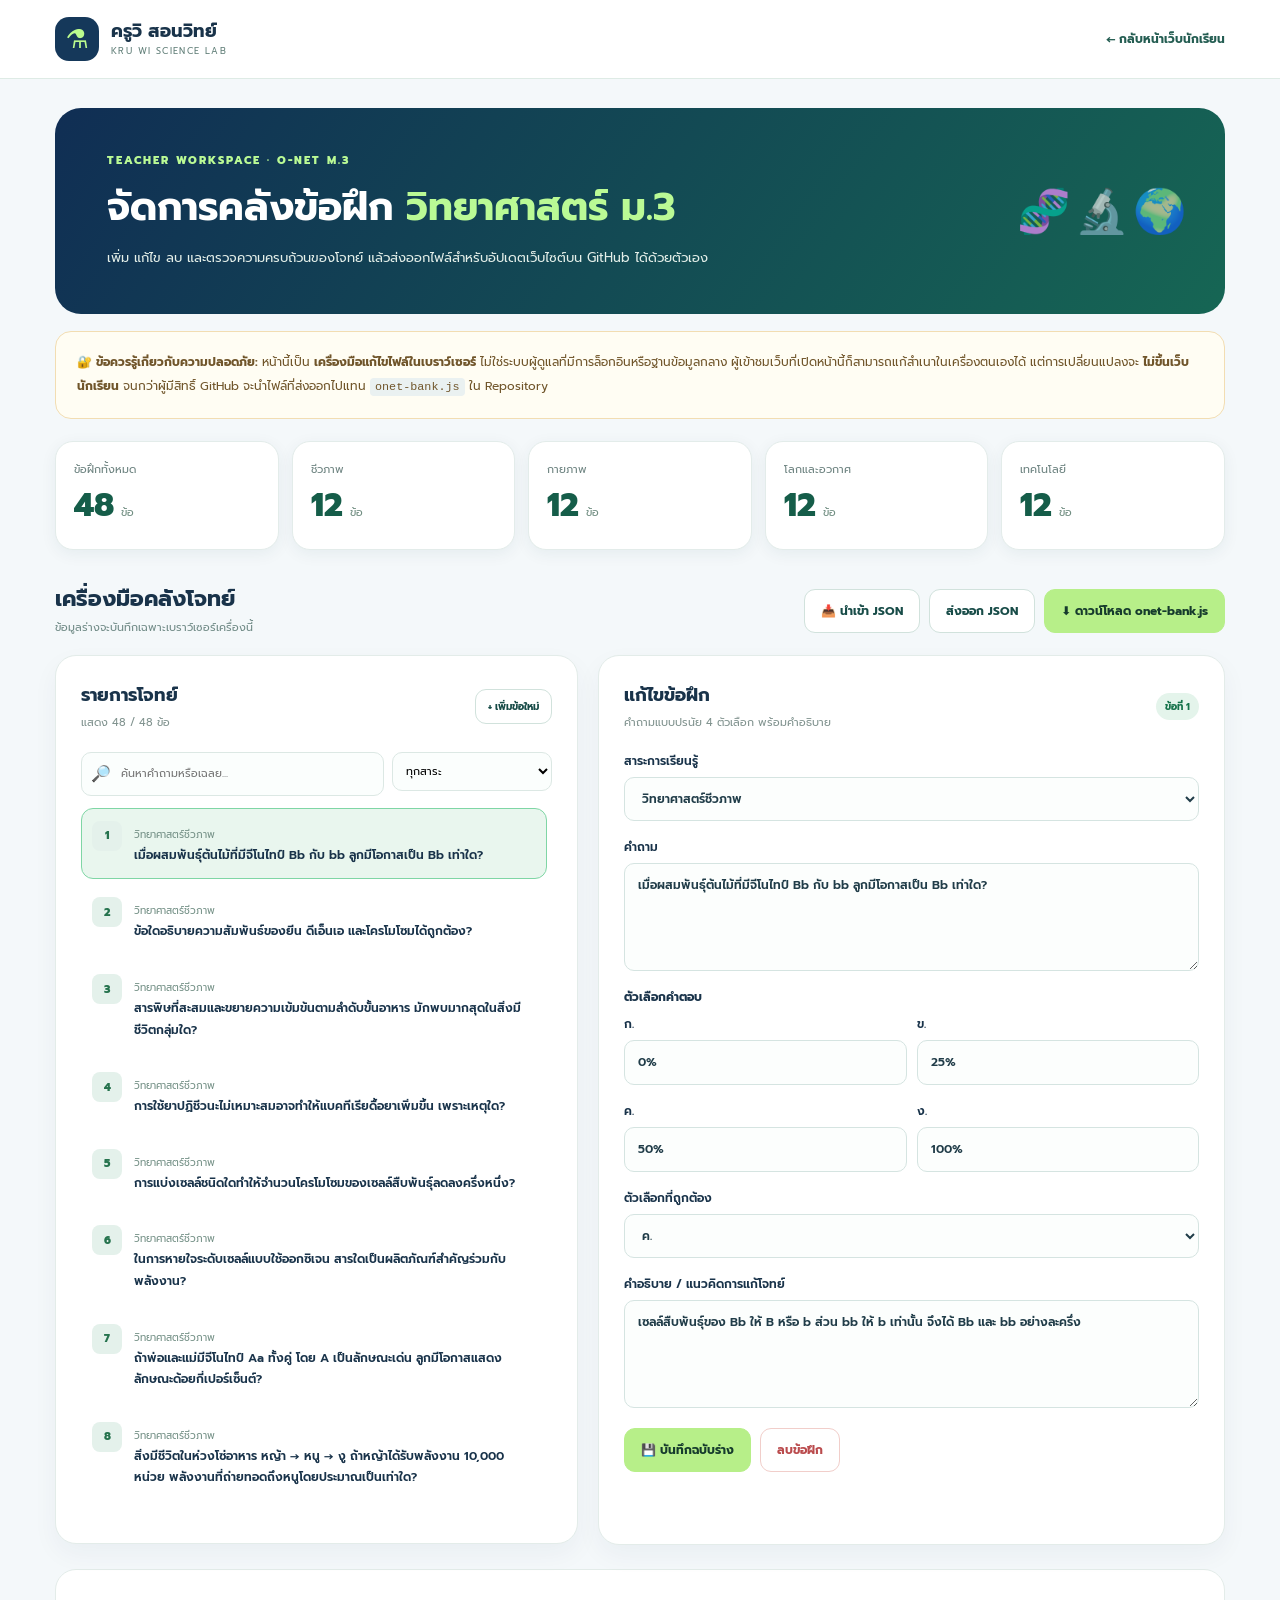
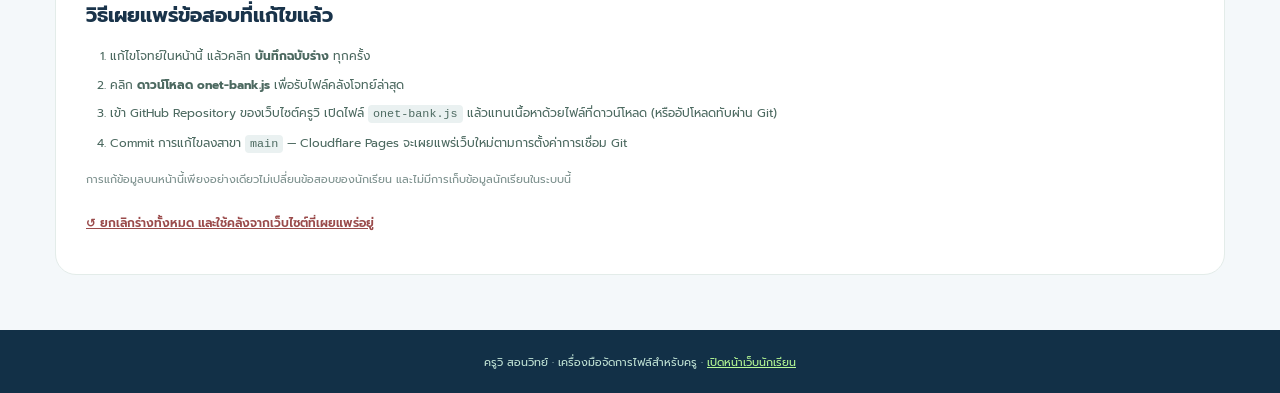
==== teacher.html @ c6d55d68 "Add files via upload" ====
<!doctype html>
<html lang="th">
<head>
  <meta charset="utf-8">
  <meta name="viewport" content="width=device-width,initial-scale=1">
  <meta name="theme-color" content="#112b53">
  <meta name="description" content="เครื่องมือครูวิ สำหรับเตรียมและส่งออกคลังข้อฝึก O-NET วิทยาศาสตร์ ม.3">
  <title>เครื่องมือสำหรับครู | ครูวิ สอนวิทย์</title>
  <link rel="icon" type="image/svg+xml" href="favicon.svg">
  <link rel="preconnect" href="https://fonts.googleapis.com">
  <link rel="preconnect" href="https://fonts.gstatic.com" crossorigin>
  <link href="https://fonts.googleapis.com/css2?family=Prompt:wght@400;500;600;700;800&display=swap" rel="stylesheet">
  <link rel="stylesheet" href="teacher.css">
  <script defer src="onet-bank.js"></script>
  <script defer src="teacher.js"></script>
</head>
<body>
  <header class="teacher-header"><div class="container header-inner"><a class="logo" href="index.html#home"><span class="logo-symbol">⚗</span><span><strong>ครูวิ สอนวิทย์</strong><small>KRU WI SCIENCE LAB</small></span></a><a class="back-link" href="index.html#onet">← กลับหน้าเว็บนักเรียน</a></div></header>
  <main class="container">
    <div class="hero"><div class="hero-tag">TEACHER WORKSPACE · O-NET M.3</div><h1>จัดการคลังข้อฝึก <span>วิทยาศาสตร์ ม.3</span></h1><p>เพิ่ม แก้ไข ลบ และตรวจความครบถ้วนของโจทย์ แล้วส่งออกไฟล์สำหรับอัปเดตเว็บไซต์บน GitHub ได้ด้วยตัวเอง</p><div class="hero-orbs" aria-hidden="true"><span>🧬</span><span>🔬</span><span>🌍</span></div></div>
    <div class="notice" role="note"><strong>🔐 ข้อควรรู้เกี่ยวกับความปลอดภัย:</strong> หน้านี้เป็น <strong>เครื่องมือแก้ไขไฟล์ในเบราว์เซอร์</strong> ไม่ใช่ระบบผู้ดูแลที่มีการล็อกอินหรือฐานข้อมูลกลาง ผู้เข้าชมเว็บที่เปิดหน้านี้ก็สามารถแก้สำเนาในเครื่องตนเองได้ แต่การเปลี่ยนแปลงจะ <strong>ไม่ขึ้นเว็บนักเรียน</strong> จนกว่าผู้มีสิทธิ์ GitHub จะนำไฟล์ที่ส่งออกไปแทน <code>onet-bank.js</code> ใน Repository</div>
    <section class="stats" aria-label="จำนวนข้อฝึก"><div class="stat"><span>ข้อฝึกทั้งหมด</span><strong id="totalCount">0</strong><small>ข้อ</small></div><div class="stat"><span>ชีวภาพ</span><strong id="lifeCount">0</strong><small>ข้อ</small></div><div class="stat"><span>กายภาพ</span><strong id="physicalCount">0</strong><small>ข้อ</small></div><div class="stat"><span>โลกและอวกาศ</span><strong id="earthCount">0</strong><small>ข้อ</small></div><div class="stat"><span>เทคโนโลยี</span><strong id="technologyCount">0</strong><small>ข้อ</small></div></section>
    <div class="tools"><div class="tools-label"><h2>เครื่องมือคลังโจทย์</h2><p>ข้อมูลร่างจะบันทึกเฉพาะเบราว์เซอร์เครื่องนี้</p></div><div class="tools-actions"><button type="button" class="button ghost" id="importBtn">📥 นำเข้า JSON</button><input type="file" id="importFile" accept=".json,application/json" hidden><button type="button" class="button ghost" id="exportJson">ส่งออก JSON</button><button type="button" class="button primary" id="exportJs">⬇ ดาวน์โหลด onet-bank.js</button></div></div>
    <div class="workspace">
      <section class="panel list-panel" aria-label="รายการข้อสอบ"><div class="panel-heading"><div><h2>รายการโจทย์</h2><small id="filterSummary">48 ข้อ</small></div><button type="button" class="button mini" id="addQuestion">+ เพิ่มข้อใหม่</button></div><div class="filters"><label class="search-field">🔎 <input id="searchQuestion" type="search" placeholder="ค้นหาคำถามหรือเฉลย..."></label><label><span class="sr-only">กรองสาระ</span><select id="topicFilter"><option value="all">ทุกสาระ</option><option value="life">วิทยาศาสตร์ชีวภาพ</option><option value="physical">วิทยาศาสตร์กายภาพ</option><option value="earth">โลกและอวกาศ</option><option value="technology">เทคโนโลยี</option></select></label></div><div id="questionList" class="question-list" aria-live="polite"></div></section>
      <section class="panel editor-panel" aria-label="แก้ไขข้อสอบ"><div class="panel-heading"><div><h2 id="editTitle">แก้ไขข้อฝึก</h2><small>คำถามแบบปรนัย 4 ตัวเลือก พร้อมคำอธิบาย</small></div><span class="editing-pill" id="editStatus">ข้อที่ 1</span></div>
        <form id="editForm"><label class="form-row">สาระการเรียนรู้<select name="topic" id="editTopic" required><option value="life">วิทยาศาสตร์ชีวภาพ</option><option value="physical">วิทยาศาสตร์กายภาพ</option><option value="earth">โลกและอวกาศ</option><option value="technology">เทคโนโลยีและกระบวนการ</option></select></label><label class="form-row">คำถาม<textarea id="editQuestion" name="question" rows="4" placeholder="เขียนโจทย์ให้ชัดเจน..." required maxlength="1500"></textarea></label><div class="choices-title">ตัวเลือกคำตอบ</div><div class="choice-fields"><label class="form-row">ก. <input id="choice0" required maxlength="500"></label><label class="form-row">ข. <input id="choice1" required maxlength="500"></label><label class="form-row">ค. <input id="choice2" required maxlength="500"></label><label class="form-row">ง. <input id="choice3" required maxlength="500"></label></div><label class="form-row">ตัวเลือกที่ถูกต้อง<select id="editCorrect" required><option value="0">ก.</option><option value="1">ข.</option><option value="2">ค.</option><option value="3">ง.</option></select></label><label class="form-row">คำอธิบาย / แนวคิดการแก้โจทย์<textarea id="editExplanation" rows="4" placeholder="อธิบายว่าทำไมจึงถูกต้อง..." required maxlength="2000"></textarea></label><div class="form-actions"><button type="submit" class="button primary">💾 บันทึกฉบับร่าง</button><button type="button" class="button danger" id="deleteQuestion">ลบข้อฝึก</button></div></form><p id="editorHint" class="editor-hint" role="status" aria-live="polite"></p></section>
    </div>
    <section class="help"><h2>วิธีเผยแพร่ข้อสอบที่แก้ไขแล้ว</h2><ol><li>แก้ไขโจทย์ในหน้านี้ แล้วคลิก <strong>บันทึกฉบับร่าง</strong> ทุกครั้ง</li><li>คลิก <strong>ดาวน์โหลด onet-bank.js</strong> เพื่อรับไฟล์คลังโจทย์ล่าสุด</li><li>เข้า GitHub Repository ของเว็บไซต์ครูวิ เปิดไฟล์ <code>onet-bank.js</code> แล้วแทนเนื้อหาด้วยไฟล์ที่ดาวน์โหลด (หรืออัปโหลดทับผ่าน Git)</li><li>Commit การแก้ไขลงสาขา <code>main</code> — Cloudflare Pages จะเผยแพร่เว็บใหม่ตามการตั้งค่าการเชื่อม Git</li></ol><p>การแก้ข้อมูลบนหน้านี้เพียงอย่างเดียวไม่เปลี่ยนข้อสอบของนักเรียน และไม่มีการเก็บข้อมูลนักเรียนในระบบนี้</p><button type="button" id="resetBank" class="reset-button">↺ ยกเลิกร่างทั้งหมด และใช้คลังจากเว็บไซต์ที่เผยแพร่อยู่</button></section>
  </main>
  <footer>ครูวิ สอนวิทย์ · เครื่องมือจัดการไฟล์สำหรับครู · <a href="index.html">เปิดหน้าเว็บนักเรียน</a></footer>
</body>
</html>
---- teacher.css ----
:root{font-family:Prompt,system-ui,sans-serif;color:#19334a;background:#f4f8fa;font-synthesis:none}*{box-sizing:border-box}html{scroll-behavior:smooth}body{margin:0}button,input,select,textarea{font:inherit}button{cursor:pointer}a{color:inherit}.container{width:min(1170px,calc(100% - 36px));margin:auto}.teacher-header{background:white;border-bottom:1px solid #deebe5}.header-inner{height:78px;display:flex;align-items:center;justify-content:space-between;gap:16px}.logo{display:flex;gap:12px;text-decoration:none;align-items:center}.logo-symbol{display:grid;place-items:center;width:44px;height:44px;border-radius:14px;background:#15385a;color:#bbfb8e;font-size:26px}.logo strong{display:block;font-size:18px;line-height:1.3}.logo small{display:block;font-size:9px;color:#63807a;letter-spacing:1.4px}.back-link{color:#245d52;text-decoration:none;font-size:12px;font-weight:700}.hero{margin:29px 0 17px;position:relative;overflow:hidden;background:linear-gradient(125deg,#102e54,#166654);color:white;border-radius:26px;padding:44px 52px}.hero-tag{font-size:11px;letter-spacing:2px;color:#bafa95;font-weight:800}.hero h1{font-size:clamp(25px,3.4vw,39px);margin:11px 0;max-width:760px;line-height:1.4}.hero h1 span{color:#bafa95}.hero p{font-size:13px;max-width:650px;color:#e4efe9;line-height:1.9;margin:0}.hero-orbs{position:absolute;right:38px;top:50%;transform:translateY(-50%);display:flex;align-items:center;gap:4px;font-size:43px;opacity:.7}.notice{padding:18px 21px;background:#fffdf3;border:1px solid #f2ddb2;border-radius:16px;color:#70552a;font-size:12px;line-height:2}.notice code,.help code{font-family:ui-monospace,monospace;font-size:.98em;background:#eaf1f1;padding:2px 5px;border-radius:4px}.stats{display:grid;grid-template-columns:repeat(5,minmax(0,1fr));gap:13px;margin:22px 0}.stat{background:white;border:1px solid #e3ecea;border-radius:18px;padding:19px 18px;box-shadow:0 4px 16px #173c5210}.stat span{display:block;font-size:11px;color:#6d8380}.stat strong{font:800 32px Prompt;color:#155d49;display:inline-block;margin-top:3px}.stat small{font-size:11px;margin-left:7px;color:#718e82}.tools{display:flex;gap:20px;justify-content:space-between;align-items:center;margin:32px 0 15px}.tools-label h2{font-size:22px;margin:0}.tools-label p{font-size:11px;color:#718b87;margin:4px 0}.tools-actions{display:flex;gap:9px;flex-wrap:wrap}.button{border:1px solid #d1e2dc;background:white;border-radius:11px;padding:12px 16px;font-size:12px;font-weight:700;color:#184c48}.button:hover{filter:brightness(.96)}.button:focus-visible,a:focus-visible,input:focus-visible,select:focus-visible,textarea:focus-visible{outline:3px solid #7bd8a5;outline-offset:2px}.button.primary{background:#b7ef89;border-color:#b7ef89;color:#163b2d}.button.danger{color:#ba4b4d;border-color:#f1ceca}.button.mini{font-size:10px;padding:9px 12px}.workspace{display:grid;grid-template-columns:minmax(300px,0.91fr) minmax(0,1.09fr);align-items:start;gap:20px}.panel{background:#fff;border:1px solid #e3ece9;border-radius:21px;padding:25px;box-shadow:0 10px 26px #16354b0c}.panel-heading{display:flex;align-items:center;justify-content:space-between;gap:10px;margin-bottom:19px}.panel-heading h2{font-size:18px;margin:0}.panel-heading small{color:#81938f;font-size:11px}.filters{display:grid;grid-template-columns:minmax(0,1fr) 160px;gap:8px;margin-bottom:12px}.filters select,.search-field{min-width:0;border:1px solid #dce8e4;border-radius:10px;padding:9px;background:#fbfefd}.search-field{display:flex;gap:8px;align-items:center}.search-field input{width:100%;border:0;outline:0;background:transparent;font-size:11px}.filters select{font-size:11px;width:100%}.question-list{max-height:710px;overflow:auto;padding-right:5px}.question-item{display:flex;text-align:left;align-items:flex-start;gap:12px;width:100%;border:1px solid transparent;border-radius:12px;background:transparent;padding:12px 10px;color:#19334a;margin-bottom:5px}.question-item:hover{background:#f2f8f5}.question-item.selected{background:#e9f6ee;border-color:#7fd6a5}.question-item .number{min-width:30px;height:30px;display:grid;place-items:center;border-radius:8px;background:#e4f1eb;color:#26734e;font-size:11px;font-weight:800}.question-item strong{display:block;font-size:12px;line-height:1.8;font-weight:600}.question-item small{font-size:10px;color:#759187}.editing-pill{padding:6px 9px;background:#e4f4eb;color:#16734b;border-radius:30px;font-size:10px;font-weight:700;white-space:nowrap}.form-row{display:flex;flex-direction:column;gap:7px;font-weight:600;font-size:12px;margin-bottom:17px}.form-row input,.form-row select,.form-row textarea{width:100%;border:1px solid #d5e4e1;border-radius:10px;padding:11px 13px;background:#fcfefd;font-size:12px;color:#213d49;resize:vertical;line-height:1.75}.choices-title{font-size:12px;font-weight:700;margin-bottom:9px}.choice-fields{display:grid;grid-template-columns:1fr 1fr;gap:0 10px}.form-actions{display:flex;gap:9px;flex-wrap:wrap;margin-top:20px}.editor-hint{min-height:25px;color:#27795a;font-size:11px}.empty{padding:30px 10px;text-align:center;color:#859b92;font-size:12px;line-height:2}.help{background:white;border:1px solid #e3ece9;border-radius:21px;padding:30px;margin:24px 0 55px}.help h2{font-size:20px;margin:0 0 12px}.help ol{font-size:12px;line-height:2.4;color:#4c6960;padding-left:24px}.help p{font-size:11px;color:#7b8f8c;line-height:1.9}.reset-button{border:0;background:transparent;padding:12px 0;color:#9a4b4b;font-weight:600;font-size:12px;text-decoration:underline}footer{background:#123047;color:#c2e4d6;text-align:center;font-size:11px;padding:24px}footer a{color:#b6f995}.sr-only{position:absolute;width:1px;height:1px;padding:0;margin:-1px;overflow:hidden;clip:rect(0,0,0,0);white-space:nowrap;border:0}@media(max-width:920px){.hero-orbs{display:none}.workspace{grid-template-columns:1fr}.question-list{max-height:340px}.stats{grid-template-columns:repeat(3,1fr)}}@media(max-width:620px){.header-inner{height:70px}.back-link{font-size:10px}.logo strong{font-size:15px}.hero{padding:29px 23px}.stats{grid-template-columns:repeat(2,1fr)}.stat:last-child{grid-column:span 2}.tools{display:block}.tools-actions{margin-top:15px}.panel{padding:18px}.filters{grid-template-columns:1fr}.choice-fields{grid-template-columns:1fr}.button{font-size:11px;padding:11px}.help{padding:20px}}
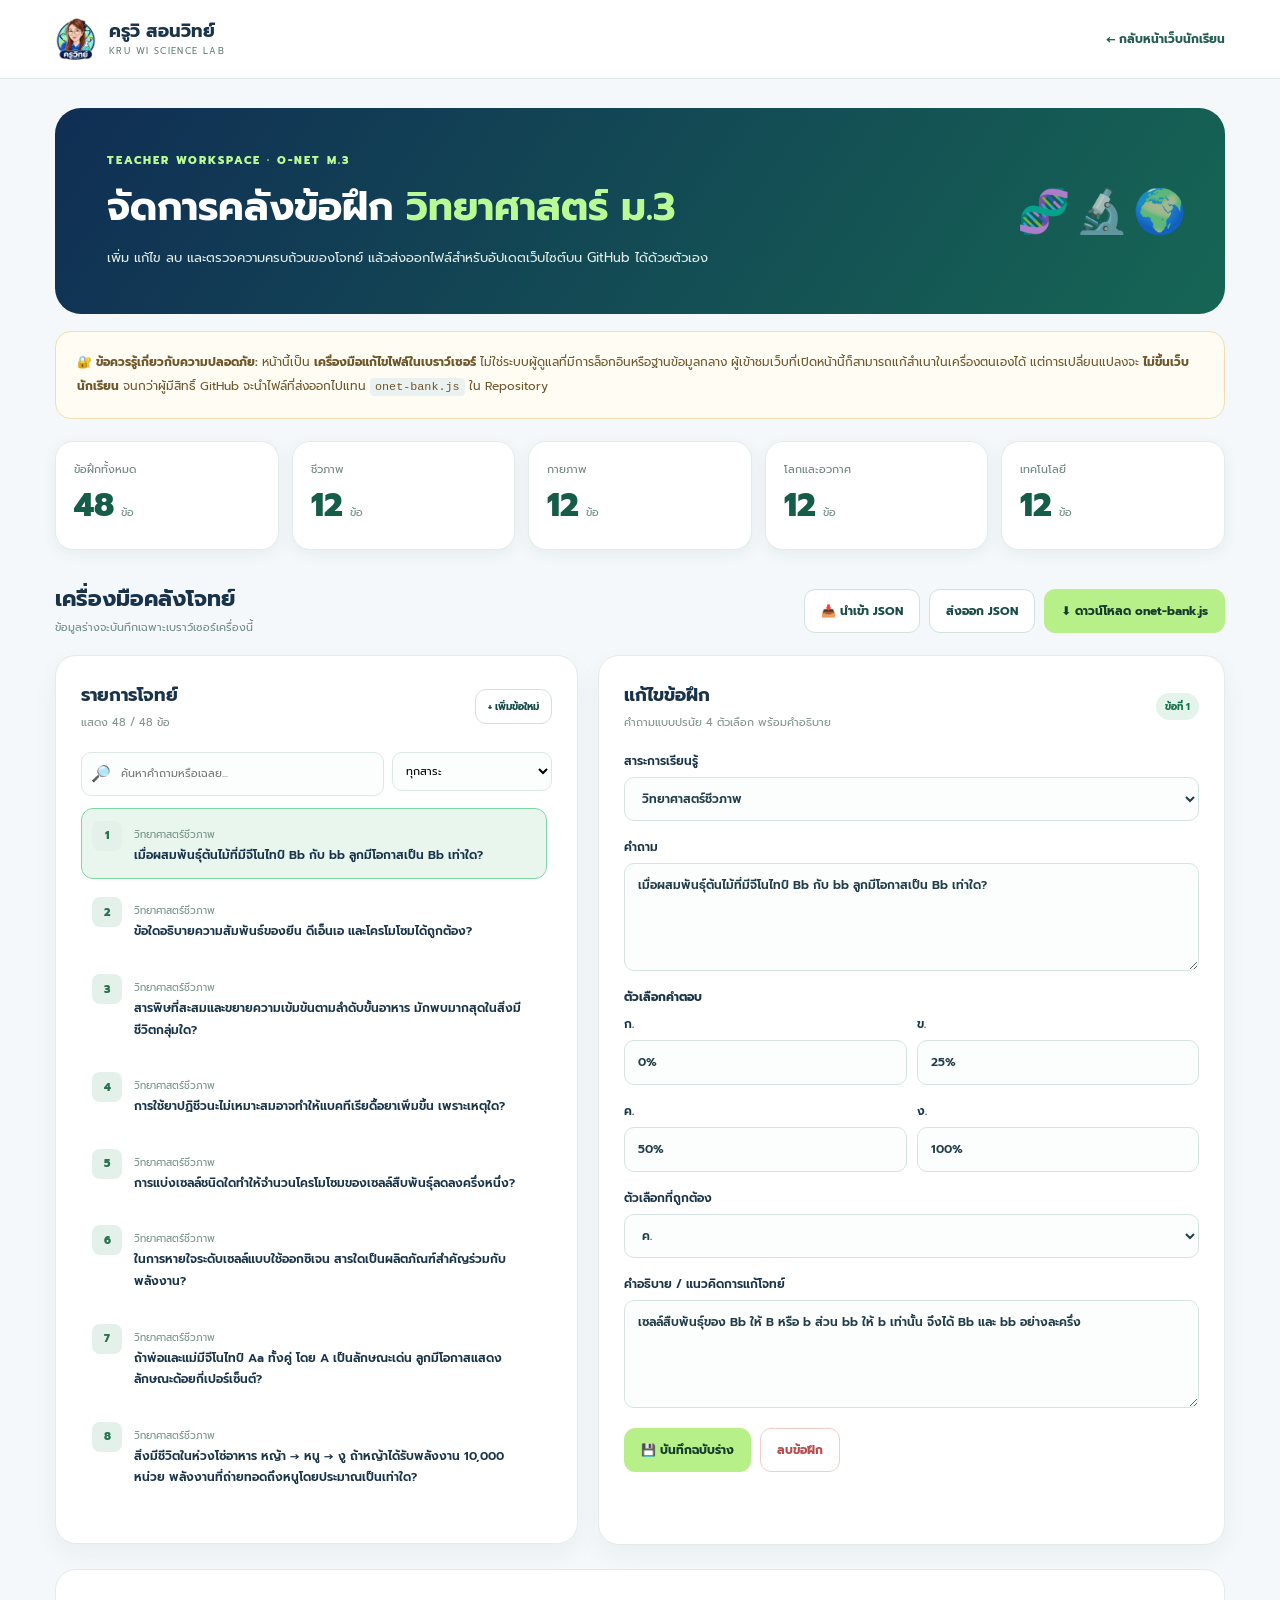
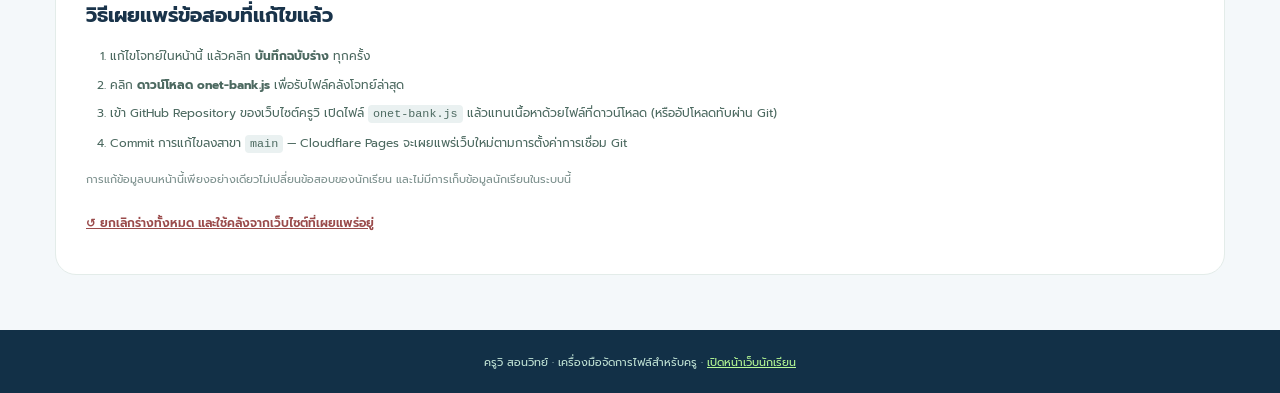
==== commit 05dd720f: "Add transparent Kru Wi logos to website header, favicon and app metadata" ====
--- a/teacher.html
+++ b/teacher.html
@@ -6,7 +6,7 @@
   <meta name="theme-color" content="#112b53">
   <meta name="description" content="เครื่องมือครูวิ สำหรับเตรียมและส่งออกคลังข้อฝึก O-NET วิทยาศาสตร์ ม.3">
   <title>เครื่องมือสำหรับครู | ครูวิ สอนวิทย์</title>
-  <link rel="icon" type="image/svg+xml" href="favicon.svg">
+  <link rel="icon" type="image/webp" href="logo-emblem.webp?v=1">
   <link rel="preconnect" href="https://fonts.googleapis.com">
   <link rel="preconnect" href="https://fonts.gstatic.com" crossorigin>
   <link href="https://fonts.googleapis.com/css2?family=Prompt:wght@400;500;600;700;800&display=swap" rel="stylesheet">
@@ -15,7 +15,7 @@
   <script defer src="teacher.js"></script>
 </head>
 <body>
-  <header class="teacher-header"><div class="container header-inner"><a class="logo" href="index.html#home"><span class="logo-symbol">⚗</span><span><strong>ครูวิ สอนวิทย์</strong><small>KRU WI SCIENCE LAB</small></span></a><a class="back-link" href="index.html#onet">← กลับหน้าเว็บนักเรียน</a></div></header>
+  <header class="teacher-header"><div class="container header-inner"><a class="logo" href="index.html#home"><img src="logo-emblem.webp" alt="" width="42" height="42" style="width:42px;height:42px;object-fit:contain"><span><strong>ครูวิ สอนวิทย์</strong><small>KRU WI SCIENCE LAB</small></span></a><a class="back-link" href="index.html#onet">← กลับหน้าเว็บนักเรียน</a></div></header>
   <main class="container">
     <div class="hero"><div class="hero-tag">TEACHER WORKSPACE · O-NET M.3</div><h1>จัดการคลังข้อฝึก <span>วิทยาศาสตร์ ม.3</span></h1><p>เพิ่ม แก้ไข ลบ และตรวจความครบถ้วนของโจทย์ แล้วส่งออกไฟล์สำหรับอัปเดตเว็บไซต์บน GitHub ได้ด้วยตัวเอง</p><div class="hero-orbs" aria-hidden="true"><span>🧬</span><span>🔬</span><span>🌍</span></div></div>
     <div class="notice" role="note"><strong>🔐 ข้อควรรู้เกี่ยวกับความปลอดภัย:</strong> หน้านี้เป็น <strong>เครื่องมือแก้ไขไฟล์ในเบราว์เซอร์</strong> ไม่ใช่ระบบผู้ดูแลที่มีการล็อกอินหรือฐานข้อมูลกลาง ผู้เข้าชมเว็บที่เปิดหน้านี้ก็สามารถแก้สำเนาในเครื่องตนเองได้ แต่การเปลี่ยนแปลงจะ <strong>ไม่ขึ้นเว็บนักเรียน</strong> จนกว่าผู้มีสิทธิ์ GitHub จะนำไฟล์ที่ส่งออกไปแทน <code>onet-bank.js</code> ใน Repository</div>
